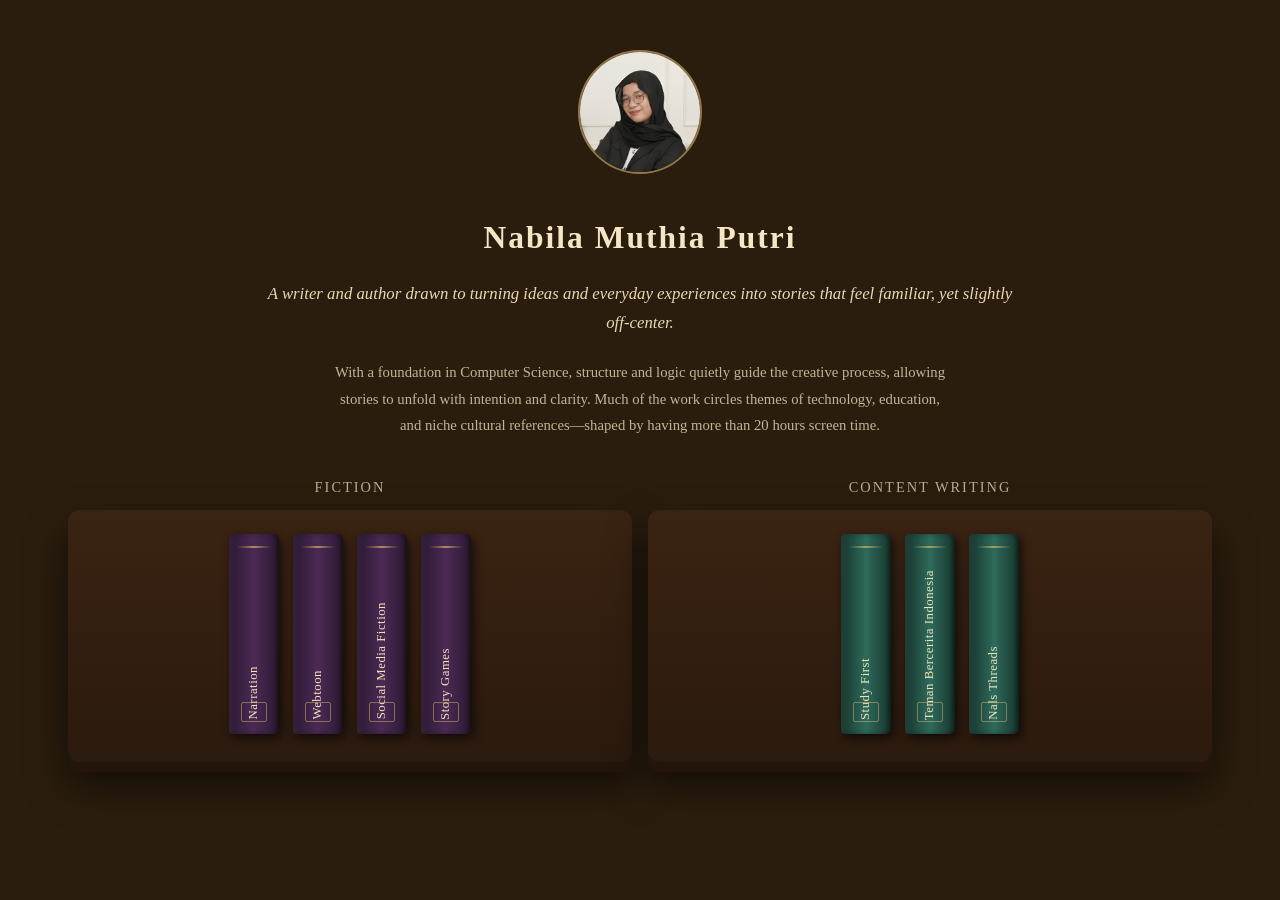
==== index.html @ e330b3c7 "Add files via upload" ====
<!DOCTYPE html>
<html lang="en">
<head>
  <meta charset="UTF-8" />
  <title>The Quiet Shelf</title>
  <link rel="stylesheet" href="style.css" />
</head>
<body>

  <section class="about-author">

  <div class="author-photo">
    <img src="profile.png" alt="Author Photo">
  </div>

  <h2 class="author-name">Nabila Muthia Putri</h2>

  <p class="author-lead">
    A writer and author drawn to turning ideas and everyday experiences
    into stories that feel familiar, yet slightly off-center.
  </p>

  <p class="author-body">
    With a foundation in Computer Science, structure and logic quietly guide
    the creative process, allowing stories to unfold with intention and clarity.
    Much of the work circles themes of technology, education, and niche cultural
    references—shaped by having more than 20 hours screen time.
  </p>
  
</section>


<div class="library">

  <div class="section">
    <div class="section-title">Fiction</div>

    <div class="bookshelf">
      <div class="book fiction" onclick="goToLibrary('narration')">
        <span>Narration</span>
      </div>
      <div class="book fiction" onclick="goToLibrary('webtoon')">
        <span>Webtoon</span>
      </div>
      <div class="book fiction" onclick="goToLibrary('socmed')">
        <span>Social Media Fiction</span>
      </div>
      <div class="book fiction" onclick="goToLibrary('games')">
        <span>Story Games</span>
      </div>
    </div>
  </div>

  <div class="section">
    <div class="section-title">Content Writing</div>

    <div class="bookshelf">
      <div class="book content" onclick="goToLibrary('sf')">
        <span>Study First</span>
      </div>
      <div class="book content" onclick="goToLibrary('tbi')">
        <span>Teman Bercerita Indonesia</span>
      </div>
      <div class="book content" onclick="goToLibrary('nals')">
        <span>Nals Threads</span>
      </div>
    </div>
  </div>

</div>


  <script src="script.js"></script>
</body>
</html>
---- style.css ----
body {
  background: #2b1d0e;
  font-family: 'Georgia', serif;
  color: #f5f1e6;
  text-align: center;
}

.about-author {
  max-width: 760px;
  margin: 50px auto 40px; /* sebelumnya 120px auto 100px */
  padding: 0 36px;
}

.author-photo img {
  width: 120px;
  height: 120px;
  object-fit: cover;
  border-radius: 50%;
  margin-bottom: 16px;

  border: 2px solid rgba(214,181,108,0.6);
}

.author-name {
  font-size: 1.97rem;
  letter-spacing: 2px;
  margin-bottom: 24px;
  color: #f5e7c6;
}

.author-lead {
  font-size: 1.05rem;
  line-height: 1.7;
  font-style: italic;

  color: #e8d8b5;
  margin-bottom: 22px;
}

.author-body {
  font-size: 0.92rem;
  line-height: 1.8;

  color: rgba(245,231,198,0.75);
  max-width: 620px;
  margin: 0 auto;
}



.bookshelf {
  display: flex;
  justify-content: center;
  gap: 12px;

  padding: 18px 18px 22px; /* LEBIH RINGKAS */
  width: fit-content;

  background: linear-gradient(to bottom, #3a2312, #2b1a0e);
  border-radius: 12px;

  box-shadow:
    0 10px 0 #24150b,
    0 22px 40px rgba(0,0,0,0.6);
}


.book {
  width: clamp(40px, 5.5vw, 50px);
  height: 200px; /* BASE HEIGHT */
  background: linear-gradient(
    to right,
    #3b2413 0%,
    #5a3821 15%,
    #6b4328 50%,
    #4a2d18 85%,
    #2e1a0f 100%
  );

  border-radius: 4px 6px 6px 4px;
  box-shadow:
    inset -2px 0 4px rgba(0,0,0,0.5),
    inset 2px 0 4px rgba(255,255,255,0.08),
    3px 4px 10px rgba(0,0,0,0.6);

  cursor: pointer;
  position: relative;
  transition: 
    transform 0.35s ease,
    box-shadow 0.35s ease;
}

.book:hover {
  transform: translateY(-12px) scale(1.05);
  box-shadow:
    inset -2px 0 4px rgba(0,0,0,0.5),
    inset 2px 0 4px rgba(255,255,255,0.08),
    6px 10px 20px rgba(0,0,0,0.7);
}


.book span {
  position: absolute;
  bottom: 14px;
  left: 50%;
  transform: translateX(-50%) rotate(180deg);
  writing-mode: vertical-rl;

  font-size: 0.8rem;       /* DIKECILIN */
  letter-spacing: 0.5px;  /* LEBIH RAPAT */
  line-height: 1.2;

  text-align: center;
  white-space: nowrap;

  max-height: 180px;
  overflow: hidden;

  color: #f1e3b6;
}

.book::before {
  content: "";
  position: absolute;
  top: 12px;
  left: 8px;
  right: 8px;
  height: 2px;
  background: linear-gradient(
    to right,
    transparent,
    #d6b56c,
    transparent
  );
  opacity: 0.7;
}

.book::after {
  content: "";
  position: absolute;
  bottom: 12px;
  left: 12px;
  right: 12px;
  height: 18px;
  border: 1px solid rgba(214,181,108,0.5);
  border-radius: 2px;
}

.book.instagram {
  background: linear-gradient(
    to right,
    #4a1d2f,
    #7a2e4f,
    #4a1d2f
  );
}

.book.medium {
  background: linear-gradient(
    to right,
    #1e1e1e,
    #3a3a3a,
    #1e1e1e
  );
}

.book.webtoon {
  background: linear-gradient(
    to right,
    #173f35,
    #2e6b5c,
    #173f35
  );
}

.book.about {
  background: linear-gradient(
    to right,
    #2a2a4f,
    #4c4c88,
    #2a2a4f
  );
}

.book.fiction {
  background: linear-gradient(
    to right,
    #2b1830,
    #4b2a55,
    #2b1830
  );
}

.book.content {
  background: linear-gradient(
    to right,
    #17342c,
    #2e6b5c,
    #17342c
  );
}

.bookshelf {
  display: flex;
  justify-content: center;
  gap: 14px;

  padding: 24px 22px 28px;
  width: 100%;

  flex-wrap: nowrap; /* desktop default */
  overflow-x: auto;  /* mobile bisa geser */
}

.bookshelf::-webkit-scrollbar {
  height: 6px;
}

.bookshelf::-webkit-scrollbar-thumb {
  background: rgba(214,181,108,0.4);
  border-radius: 3px;
}


.library {
  display: flex;
  justify-content: center;
  align-items: flex-start;
  gap: 60px;

  max-width: 1200px;
  margin: 0 auto 60px;
  padding: 0 24px;

  flex-wrap: wrap; /* PENTING */
}

.section {
  flex: 1 1 420px; /* minimal width sebelum turun */
  max-width: 520px;

  display: flex;
  flex-direction: column;
  align-items: center;
}

.section-title {
  margin-bottom: 14px;
  font-size: 0.9rem;
  letter-spacing: 2px;
  text-transform: uppercase;
  color: rgba(245,231,198,0.7);
}

.book-grid {
  display: grid;
  grid-template-columns: repeat(auto-fit, minmax(320px, 1fr));
  gap: 32px;

  max-width: 1100px;
  margin: 80px auto;
  padding: 0 40px;
}


.book-cover {
  cursor: pointer;
  text-align: center;
  transition: transform 0.4s ease;
}

.book-cover:hover {
  transform: translateY(-12px);
}

.book-cover img {
  width: 100%;
  aspect-ratio: 2 / 3;
  object-fit: cover;

  border-radius: 8px;
  box-shadow:
    0 18px 40px rgba(0,0,0,0.7);
}

.book-cover h3 {
  margin-top: 14px;
  font-size: 1rem;
  color: #f5e7c6;
}

.book-cover span {
  font-size: 0.8rem;
  color: rgba(245,231,198,0.6);
  font-style: italic;
}

.library-header {
  text-align: center;
  margin-top: 60px;
}

.library-header h1 {
  font-size: 3rem;
  color: #f5e7c6;
}

.library-header p {
  font-style: italic;
  color: #d8c9a2;
}

.back-link {
  display: inline-block;
  margin-top: 14px;
  color: rgba(214,181,108,0.8);
  text-decoration: none;
}

.book-preview {
  background: rgba(42, 26, 15, 0.7);
  backdrop-filter: blur(4px);

  padding: 26px 28px;
  border-radius: 16px;

  cursor: pointer;
  transition: transform 0.35s ease, box-shadow 0.35s ease;

  box-shadow:
    0 18px 40px rgba(0,0,0,0.6),
    inset 0 0 0 1px rgba(255,255,255,0.05);
}

.book-preview:hover {
  transform: translateY(-10px);
  box-shadow:
    0 30px 60px rgba(0,0,0,0.75),
    inset 0 0 0 1px rgba(214,181,108,0.25);
}

.book-meta h3 {
  margin: 0;
  font-size: 1.2rem;
  color: #f5e7c6;
}

.book-meta span {
  font-size: 0.8rem;
  letter-spacing: 1px;
  color: rgba(214,181,108,0.7);
}

.book-snippet {
  margin-top: 14px;
  font-size: 0.95rem;
  line-height: 1.6;
  color: #e0cfaa;
  font-style: italic;
}

.book-action {
  margin-top: 18px;
  font-size: 0.85rem;
  text-align: right;
  color: rgba(214,181,108,0.8);
}
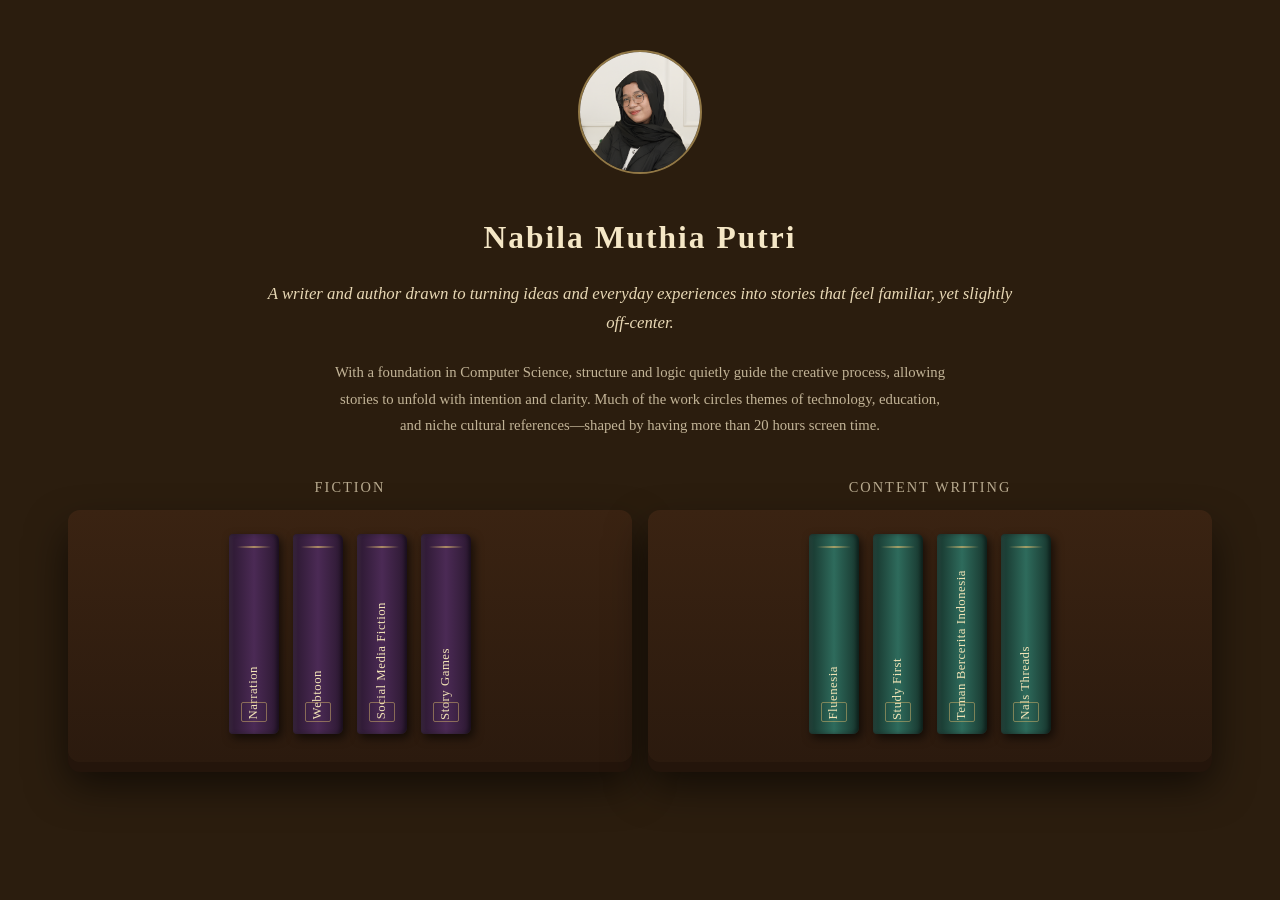
==== commit 4a235aa6: "Update index.html" ====
--- a/index.html
+++ b/index.html
@@ -55,6 +55,9 @@
     <div class="section-title">Content Writing</div>
 
     <div class="bookshelf">
+      <div class="book content" onclick="goToLibrary('fluenesia')">
+        <span>Fluenesia</span>
+      </div>
       <div class="book content" onclick="goToLibrary('sf')">
         <span>Study First</span>
       </div>
@@ -72,4 +75,4 @@
 
   <script src="script.js"></script>
 </body>
-</html>+</html>
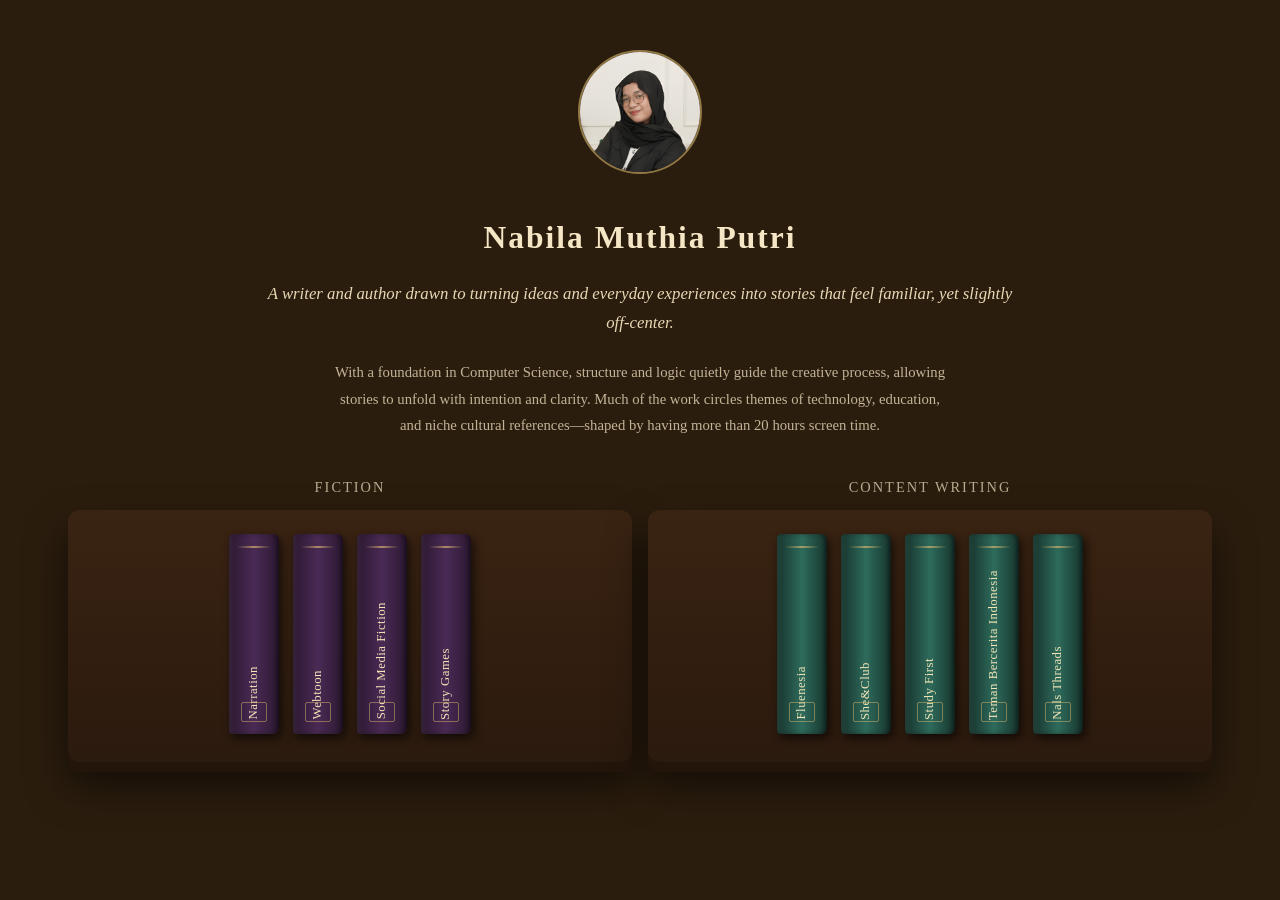
==== commit a1d3fa88: "Update index.html" ====
--- a/index.html
+++ b/index.html
@@ -58,6 +58,9 @@
       <div class="book content" onclick="goToLibrary('fluenesia')">
         <span>Fluenesia</span>
       </div>
+      <div class="book content" onclick="goToLibrary('snc')">
+        <span>She&Club</span>
+      </div>
       <div class="book content" onclick="goToLibrary('sf')">
         <span>Study First</span>
       </div>
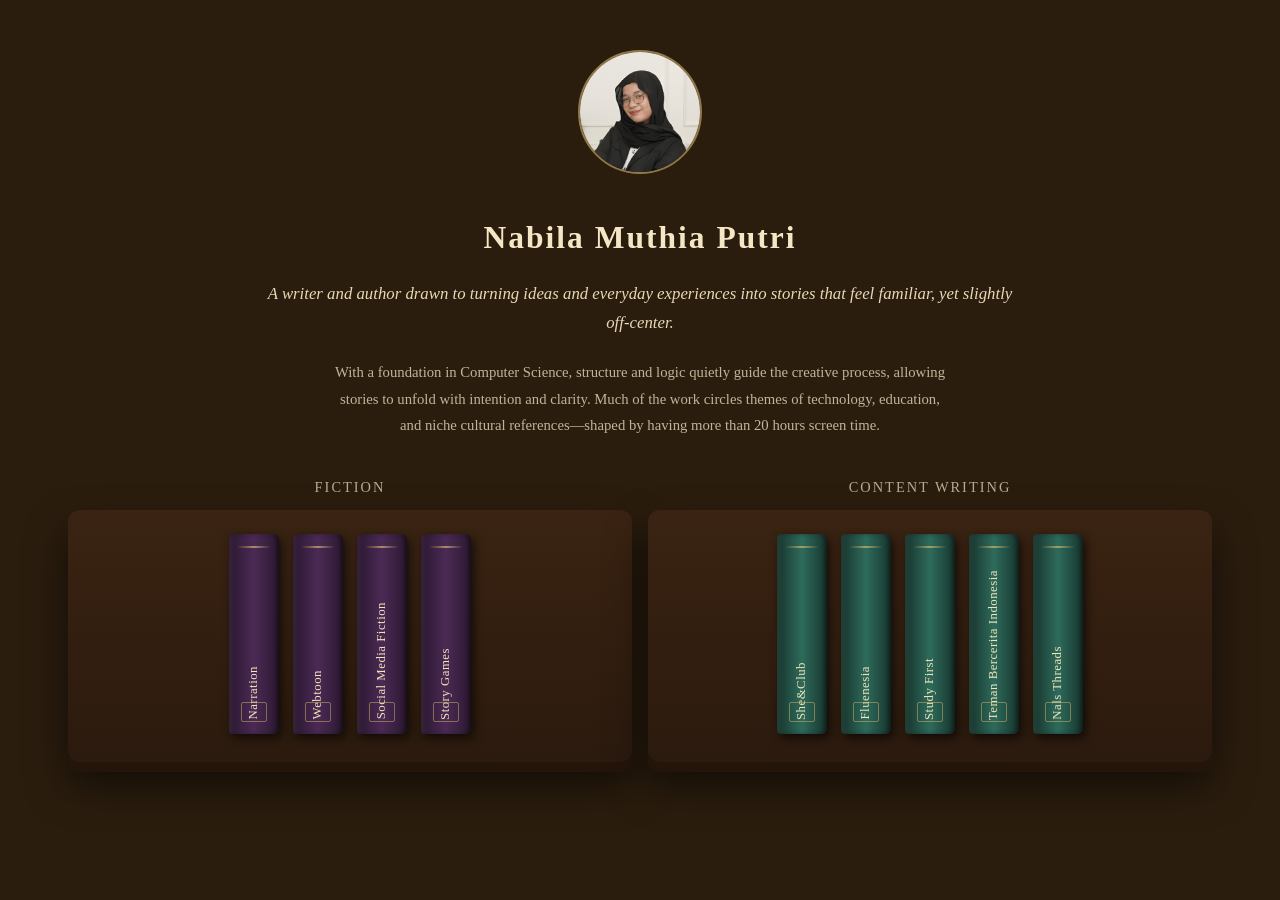
==== commit 5c13bff3: "Update index.html" ====
--- a/index.html
+++ b/index.html
@@ -55,11 +55,11 @@
     <div class="section-title">Content Writing</div>
 
     <div class="bookshelf">
+      <div class="book content" onclick="goToLibrary('snc')">
+        <span>She&Club</span>
+      </div>
       <div class="book content" onclick="goToLibrary('fluenesia')">
         <span>Fluenesia</span>
-      </div>
-      <div class="book content" onclick="goToLibrary('snc')">
-        <span>She&Club</span>
       </div>
       <div class="book content" onclick="goToLibrary('sf')">
         <span>Study First</span>
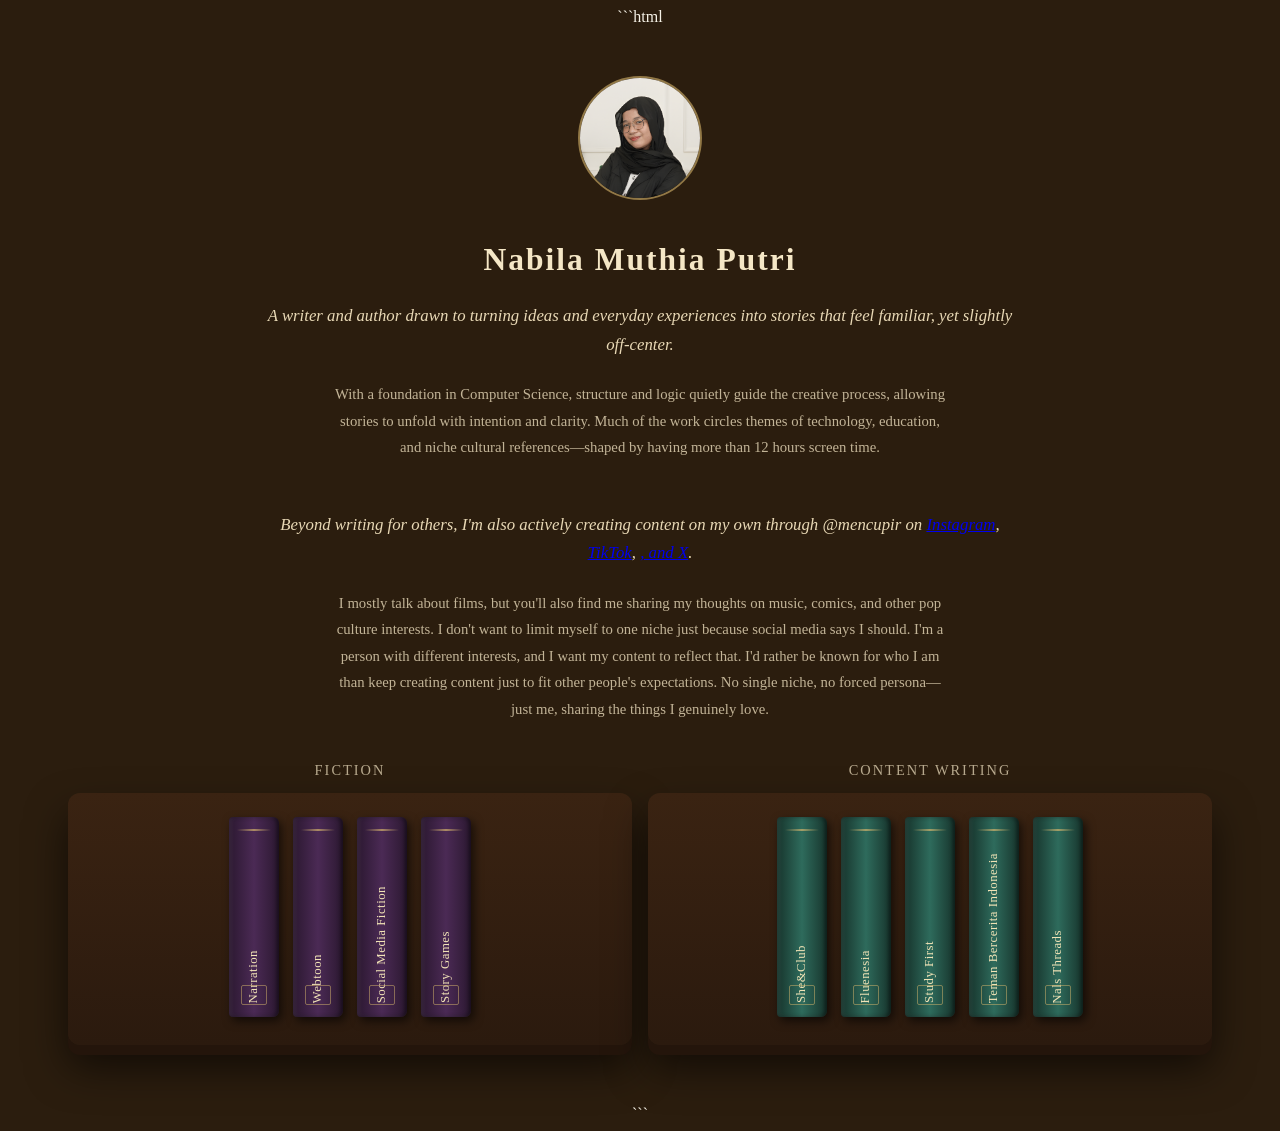
==== commit 0259a6ac: "Update index.html" ====
--- a/index.html
+++ b/index.html
@@ -1,3 +1,4 @@
+```html
 <!DOCTYPE html>
 <html lang="en">
 <head>
@@ -9,73 +10,93 @@
 
   <section class="about-author">
 
-  <div class="author-photo">
-    <img src="profile.png" alt="Author Photo">
-  </div>
+    <div class="author-photo">
+      <img src="profile.png" alt="Author Photo">
+    </div>
 
-  <h2 class="author-name">Nabila Muthia Putri</h2>
+    <h2 class="author-name">Nabila Muthia Putri</h2>
 
-  <p class="author-lead">
-    A writer and author drawn to turning ideas and everyday experiences
-    into stories that feel familiar, yet slightly off-center.
-  </p>
+    <p class="author-lead">
+      A writer and author drawn to turning ideas and everyday experiences
+      into stories that feel familiar, yet slightly off-center.
+    </p>
 
-  <p class="author-body">
-    With a foundation in Computer Science, structure and logic quietly guide
-    the creative process, allowing stories to unfold with intention and clarity.
-    Much of the work circles themes of technology, education, and niche cultural
-    references—shaped by having more than 20 hours screen time.
-  </p>
-  
-</section>
+    <p class="author-body">
+      With a foundation in Computer Science, structure and logic quietly guide
+      the creative process, allowing stories to unfold with intention and clarity.
+      Much of the work circles themes of technology, education, and niche cultural
+      references—shaped by having more than 12 hours screen time.
+    </p>
+
+  </section>
 
 
-<div class="library">
+  <section class="about-author">
 
-  <div class="section">
-    <div class="section-title">Fiction</div>
+    <p class="author-lead">
+      Beyond writing for others, I'm also actively creating content on my own
+      through @mencupir on <a href="https://www.instagram.com/mencupir/" target="_blank">Instagram</a>, <a href="https://www.tiktok.com/@mencupir" target="_blank">TikTok</a>, <a href="https://www.threads.net/@mencupir" target="_blank">, and <a href="https://x.com/mencupir" target="_blank">X</a>.
+    </p>
 
-    <div class="bookshelf">
-      <div class="book fiction" onclick="goToLibrary('narration')">
-        <span>Narration</span>
-      </div>
-      <div class="book fiction" onclick="goToLibrary('webtoon')">
-        <span>Webtoon</span>
-      </div>
-      <div class="book fiction" onclick="goToLibrary('socmed')">
-        <span>Social Media Fiction</span>
-      </div>
-      <div class="book fiction" onclick="goToLibrary('games')">
-        <span>Story Games</span>
+    <p class="author-body">
+      I mostly talk about films, but you'll also find me sharing my thoughts
+      on music, comics, and other pop culture interests. I don't want to limit
+      myself to one niche just because social media says I should. I'm a person
+      with different interests, and I want my content to reflect that.
+      I'd rather be known for who I am than keep creating content just to fit
+      other people's expectations. No single niche, no forced persona—just
+      me, sharing the things I genuinely love.
+    </p>
+
+  </section>
+
+
+  <div class="library">
+
+    <div class="section">
+      <div class="section-title">Fiction</div>
+
+      <div class="bookshelf">
+        <div class="book fiction" onclick="goToLibrary('narration')">
+          <span>Narration</span>
+        </div>
+        <div class="book fiction" onclick="goToLibrary('webtoon')">
+          <span>Webtoon</span>
+        </div>
+        <div class="book fiction" onclick="goToLibrary('socmed')">
+          <span>Social Media Fiction</span>
+        </div>
+        <div class="book fiction" onclick="goToLibrary('games')">
+          <span>Story Games</span>
+        </div>
       </div>
     </div>
-  </div>
 
-  <div class="section">
-    <div class="section-title">Content Writing</div>
+    <div class="section">
+      <div class="section-title">Content Writing</div>
 
-    <div class="bookshelf">
-      <div class="book content" onclick="goToLibrary('snc')">
-        <span>She&Club</span>
-      </div>
-      <div class="book content" onclick="goToLibrary('fluenesia')">
-        <span>Fluenesia</span>
-      </div>
-      <div class="book content" onclick="goToLibrary('sf')">
-        <span>Study First</span>
-      </div>
-      <div class="book content" onclick="goToLibrary('tbi')">
-        <span>Teman Bercerita Indonesia</span>
-      </div>
-      <div class="book content" onclick="goToLibrary('nals')">
-        <span>Nals Threads</span>
+      <div class="bookshelf">
+        <div class="book content" onclick="goToLibrary('snc')">
+          <span>She&Club</span>
+        </div>
+        <div class="book content" onclick="goToLibrary('fluenesia')">
+          <span>Fluenesia</span>
+        </div>
+        <div class="book content" onclick="goToLibrary('sf')">
+          <span>Study First</span>
+        </div>
+        <div class="book content" onclick="goToLibrary('tbi')">
+          <span>Teman Bercerita Indonesia</span>
+        </div>
+        <div class="book content" onclick="goToLibrary('nals')">
+          <span>Nals Threads</span>
+        </div>
       </div>
     </div>
+
   </div>
-
-</div>
-
 
   <script src="script.js"></script>
 </body>
 </html>
+```
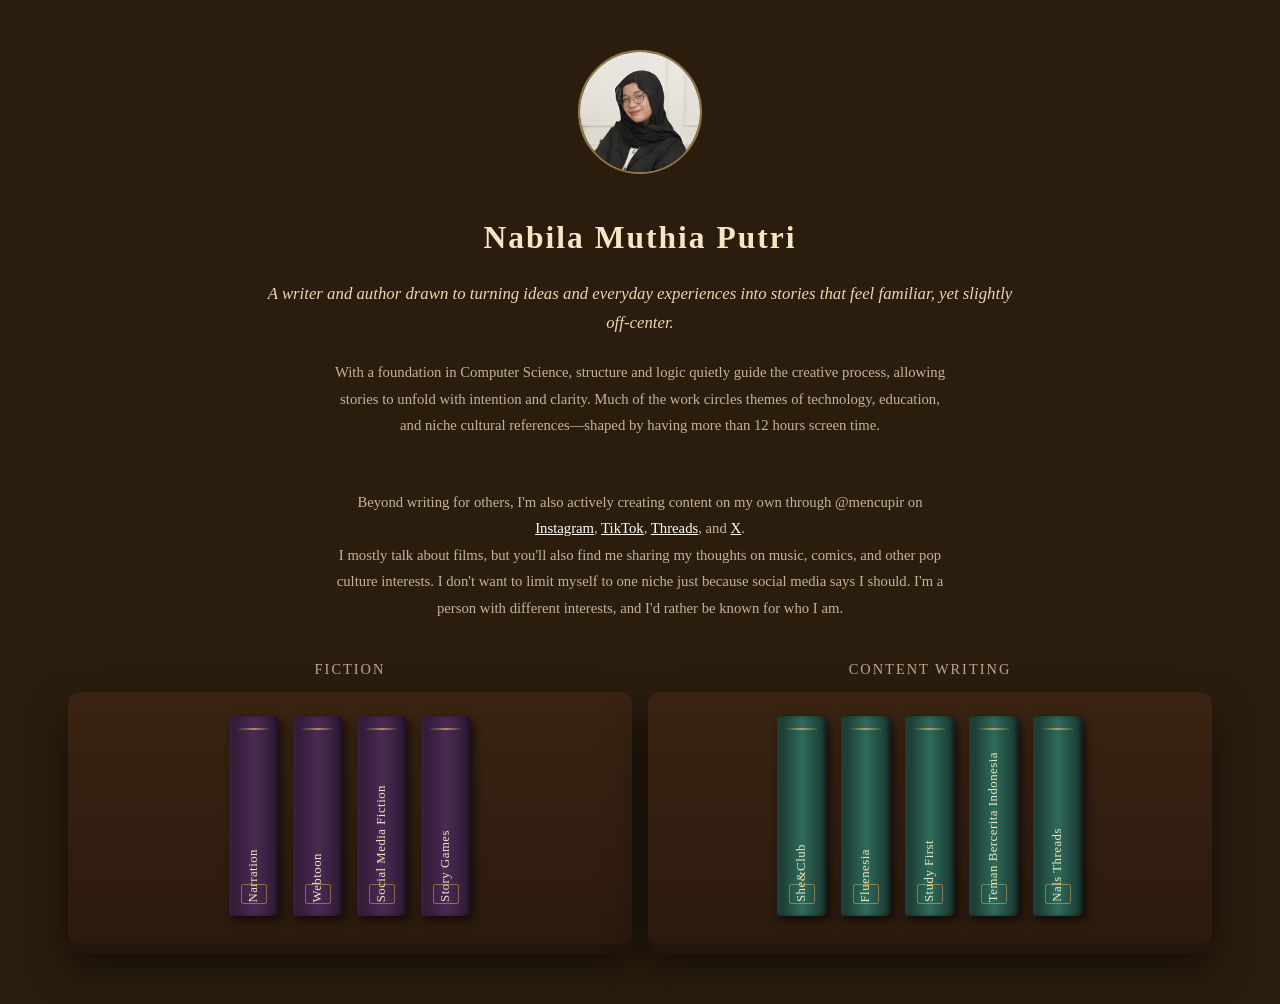
==== commit a052b917: "Update index.html" ====
--- a/index.html
+++ b/index.html
@@ -1,4 +1,3 @@
-```html
 <!DOCTYPE html>
 <html lang="en">
 <head>
@@ -33,19 +32,21 @@
 
   <section class="about-author">
 
-    <p class="author-lead">
-      Beyond writing for others, I'm also actively creating content on my own
-      through @mencupir on <a href="https://www.instagram.com/mencupir/" target="_blank">Instagram</a>, <a href="https://www.tiktok.com/@mencupir" target="_blank">TikTok</a>, <a href="https://www.threads.net/@mencupir" target="_blank">, and <a href="https://x.com/mencupir" target="_blank">X</a>.
-    </p>
+    
+<p class="author-body">
+  Beyond writing for others, I'm also actively creating content on my own
+  through @mencupir on
+  <a href="https://www.instagram.com/mencupir/" target="_blank" style="color: white; text-decoration: underline;">Instagram</a>,
+  <a href="https://www.tiktok.com/@mencupir" target="_blank" style="color: white; text-decoration: underline;">TikTok</a>,
+  <a href="https://www.threads.net/@mencupir" target="_blank" style="color: white; text-decoration: underline;">Threads</a>, and
+  <a href="https://x.com/mencupir" target="_blank" style="color: white; text-decoration: underline;">X</a>.
+</p>
 
     <p class="author-body">
       I mostly talk about films, but you'll also find me sharing my thoughts
       on music, comics, and other pop culture interests. I don't want to limit
       myself to one niche just because social media says I should. I'm a person
-      with different interests, and I want my content to reflect that.
-      I'd rather be known for who I am than keep creating content just to fit
-      other people's expectations. No single niche, no forced persona—just
-      me, sharing the things I genuinely love.
+      with different interests, and I'd rather be known for who I am.
     </p>
 
   </section>
@@ -99,4 +100,3 @@
   <script src="script.js"></script>
 </body>
 </html>
-```
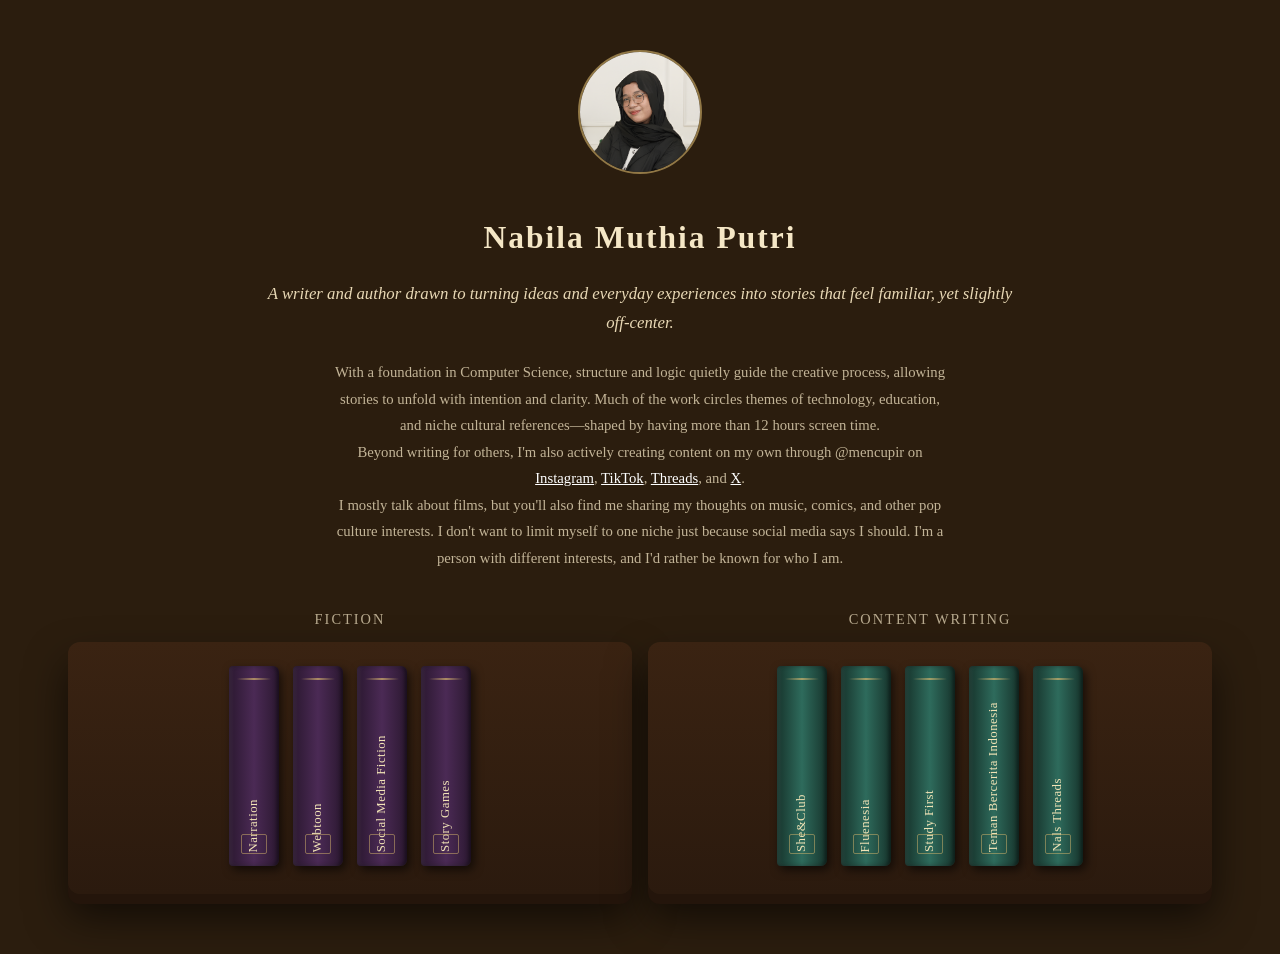
==== commit aa03e2c9: "Update index.html" ====
--- a/index.html
+++ b/index.html
@@ -27,20 +27,14 @@
       references—shaped by having more than 12 hours screen time.
     </p>
 
-  </section>
-
-
-  <section class="about-author">
-
-    
-<p class="author-body">
-  Beyond writing for others, I'm also actively creating content on my own
-  through @mencupir on
-  <a href="https://www.instagram.com/mencupir/" target="_blank" style="color: white; text-decoration: underline;">Instagram</a>,
-  <a href="https://www.tiktok.com/@mencupir" target="_blank" style="color: white; text-decoration: underline;">TikTok</a>,
-  <a href="https://www.threads.net/@mencupir" target="_blank" style="color: white; text-decoration: underline;">Threads</a>, and
-  <a href="https://x.com/mencupir" target="_blank" style="color: white; text-decoration: underline;">X</a>.
-</p>
+    <p class="author-body">
+      Beyond writing for others, I'm also actively creating content on my own
+      through @mencupir on
+      <a href="https://www.instagram.com/mencupir/" target="_blank" style="color: white; text-decoration: underline;">Instagram</a>,
+      <a href="https://www.tiktok.com/@mencupir" target="_blank" style="color: white; text-decoration: underline;">TikTok</a>,
+      <a href="https://www.threads.net/@mencupir" target="_blank" style="color: white; text-decoration: underline;">Threads</a>, and
+      <a href="https://x.com/mencupir" target="_blank" style="color: white; text-decoration: underline;">X</a>.
+    </p>
 
     <p class="author-body">
       I mostly talk about films, but you'll also find me sharing my thoughts
